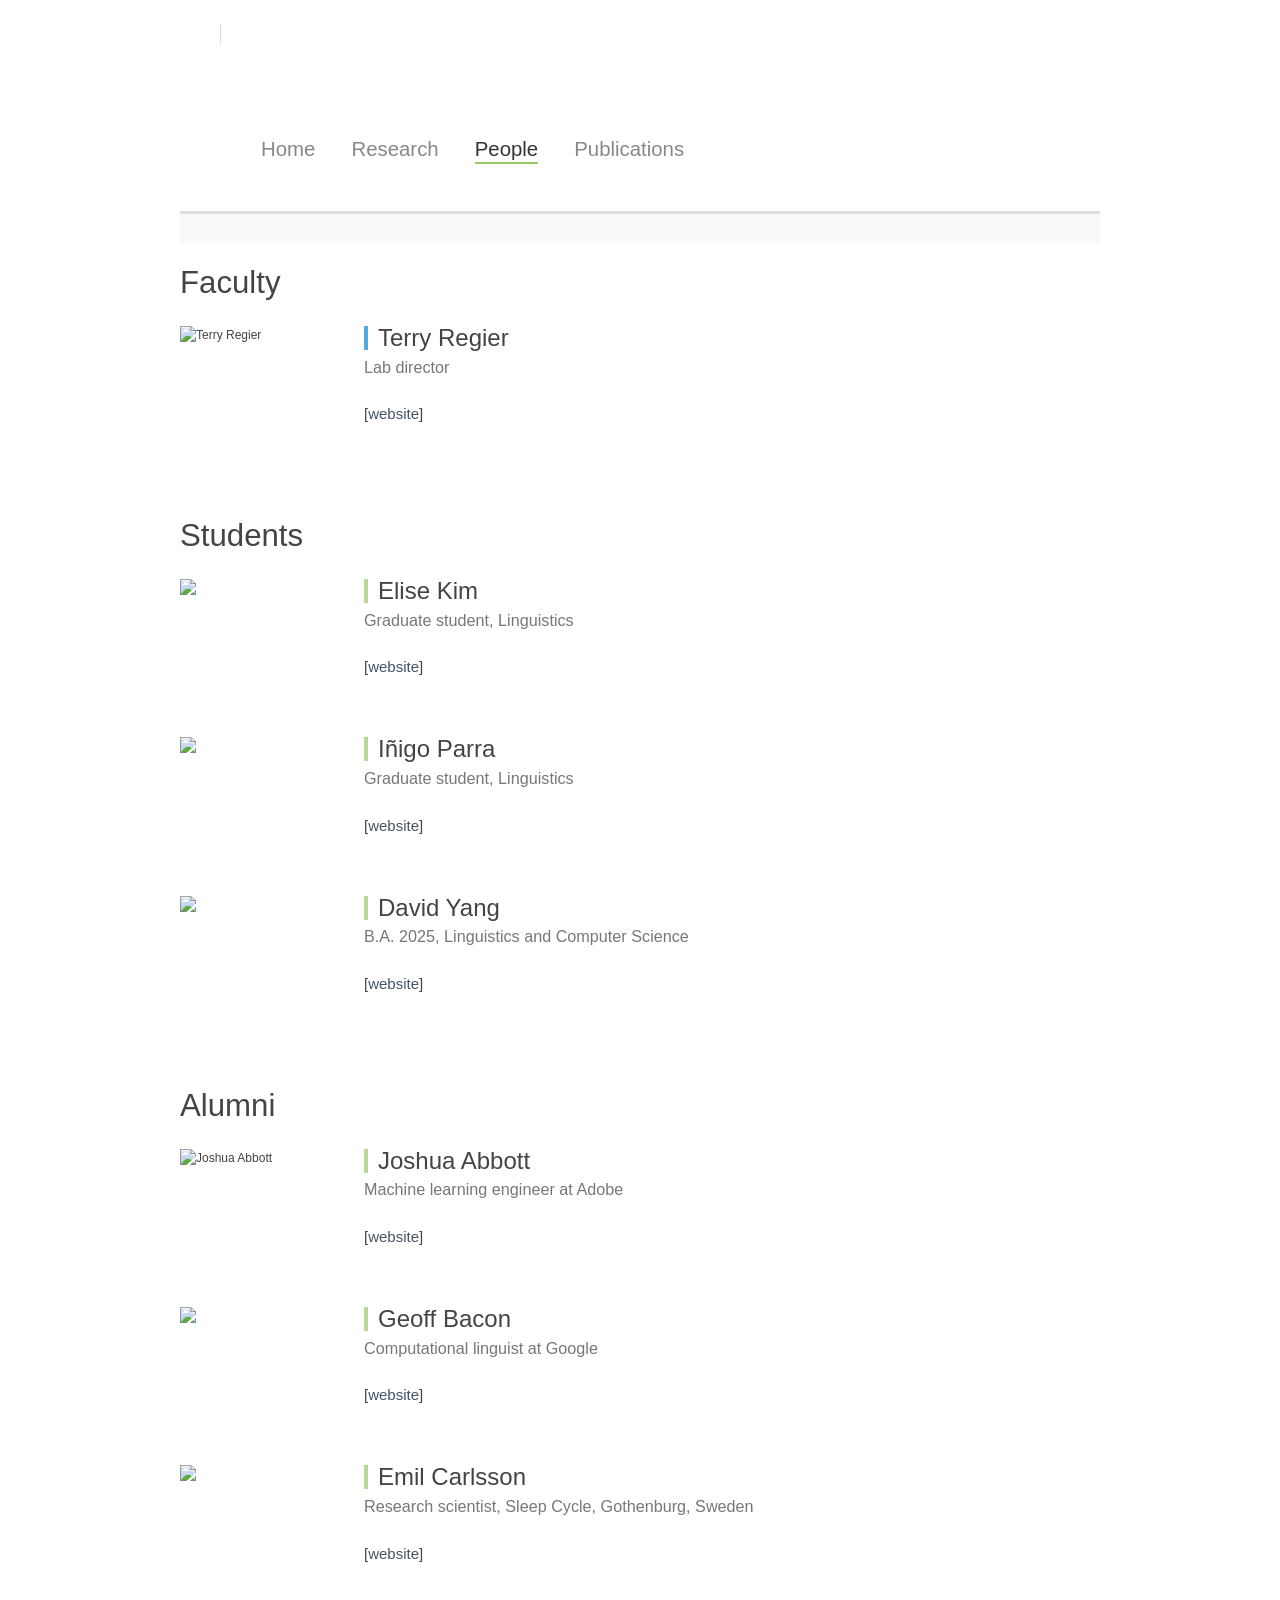
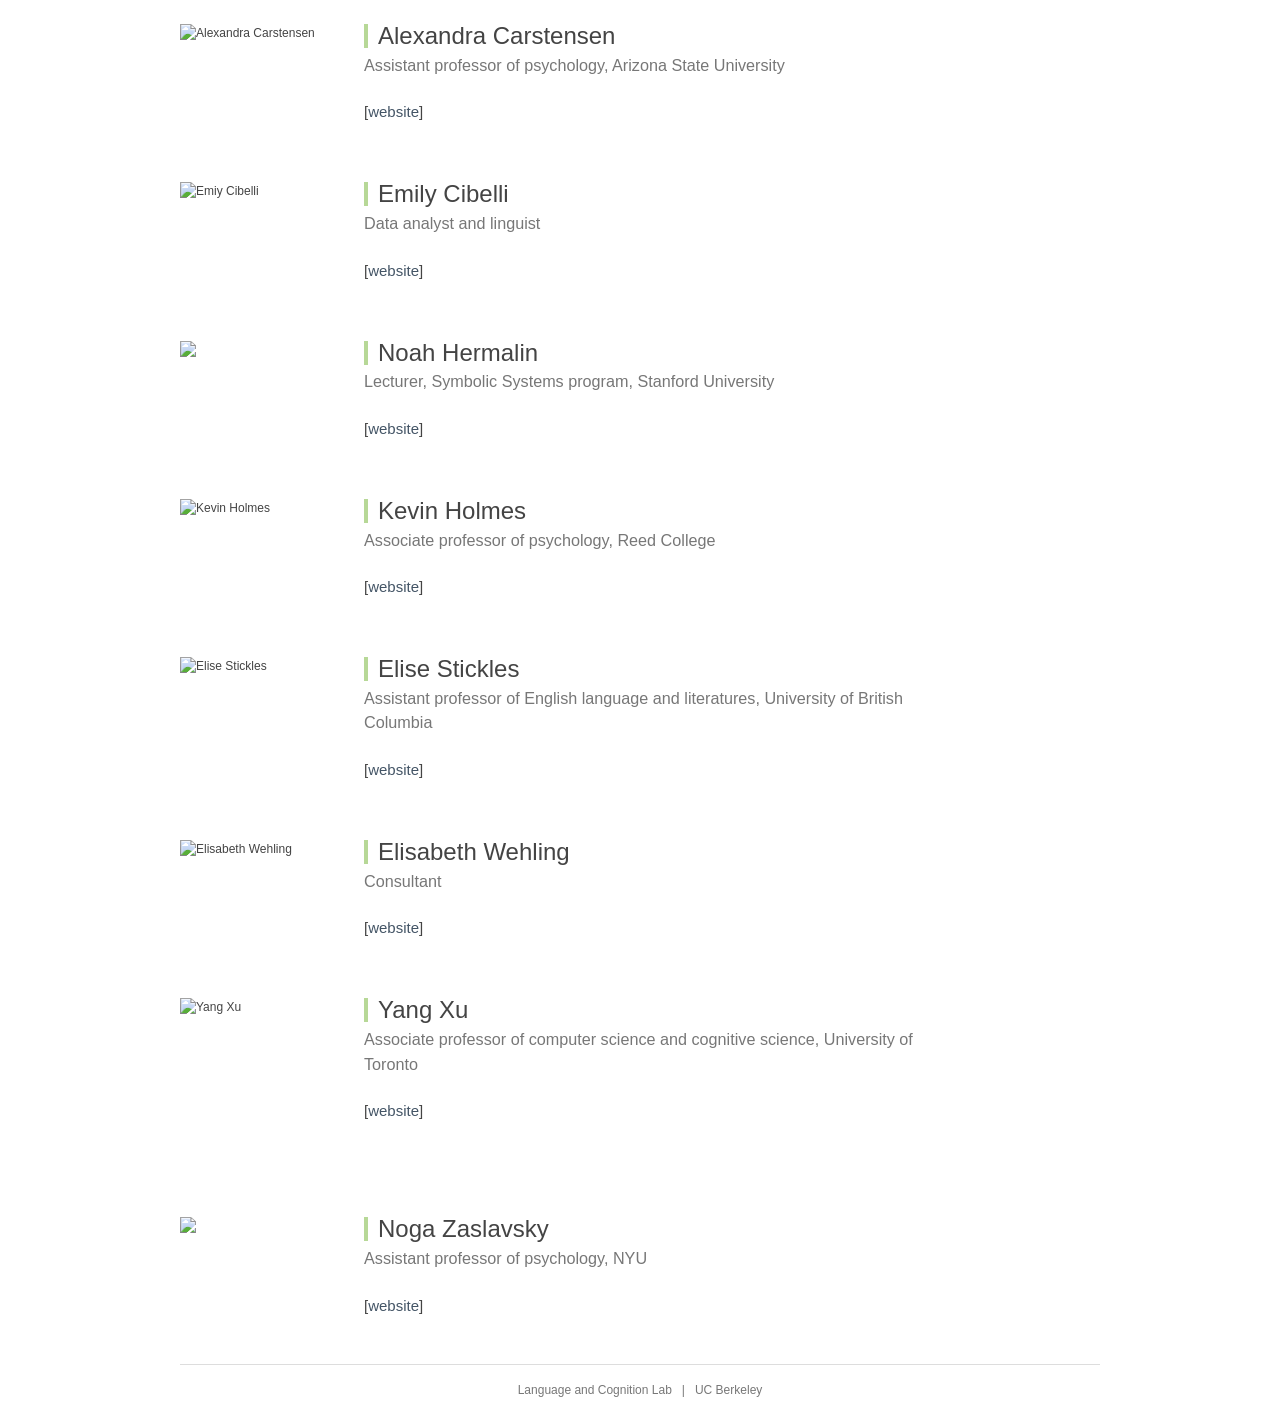
==== people.html @ 7de711f3 "Add files via upload" ====
<!DOCTYPE html PUBLIC "-//W3C//DTD XHTML 1.0 Transitional//EN" "http://www.w3.org/TR/xhtml1/DTD/xhtml1-transitional.dtd">
<html xmlns="http://www.w3.org/1999/xhtml" dir="ltr">

<head>
	<meta http-equiv="content-type" content="text/html; charset=UTF-8"/>
	<meta name="description" content=""/>
	<meta name="keywords" content="language and cognition lab, language and cognition, 
	language and thought, berkeley, language, cognition, cognitive science, linguistics, 
	thought, learning, color naming, color categories, spatial categories, kinship categories" />
	<meta name="author" content="" />
	<link rel="stylesheet" type="text/css" href="style.css" media="screen" />
	<title>Language and Cognition Lab</title>
</head>

<body>

<div id="site-wrapper">


	<!-- Page Header -->
	<div id="header">
	<div id="top">

		<div class="left" id="logo">
			<a href="index.html"><img src="images/title.png" alt="" /></a>
		</div>

		<div class="left navigation" id="main-nav">
			<ul class="tabbed">
				<li><a href="index.html">Home</a></li>
				<li><a href="research.html">Research</a></li>
				<li class="current-tab"><a href="people.html">People</a></li>
				<li><a href="publications.html">Publications</a></li>
			</ul>
			<div class="clearer">&nbsp;</div>
		</div>
		
		<div class="clearer">&nbsp;</div>  
	</div>
</div>


	<!-- Page Main -->
	<div class="main">

		<div class="section">

			<div class="section-title">&nbsp;</div>

			<div class="section-content">

				<!-- Page Content -->

				<h1>Faculty</h1><br>
				<div class="col3 left">
					<img src="images/terry.jpeg" height="150px" width="150px" alt="Terry Regier" />
				</div>
				<div class="col3-mid left">
					<h2 class="label label-blue">Terry Regier</h2>
					<p class="quiet largest">Lab director</p>
					<div class="larger">
						<p> 
							[<a href="regier/index.html">website</a>]
						<p>
					</div>                      
				</div>

				<div class="clearer">&nbsp;</div>
				<p>&nbsp;</p>

				<!-- new person -->
				<div class="clearer">&nbsp;</div>
				<p>&nbsp;<p>
				<div class="clearer">&nbsp;</div>



				<h1>Students</h1><br>
				
				<div class="col3 left">
					<img src="images/elise_kim_v2.png" width="150px" />
				</div>
				<div class="col3-mid left">
					<h2 class="label label-green">Elise Kim</h2>
					<p class="quiet largest">Graduate student, Linguistics</p>
					<div class="larger">
						<p> 
							[<a href="https://lx.berkeley.edu/people/elise-kim">website</a>]
						<p>
					</div>                     
				</div>
				
				<!-- new person -->
				<div class="clearer">&nbsp;</div>
				<p>&nbsp;<p>
				<div class="clearer">&nbsp;</div>

				<div class="col3 left">
					<img src="images/inigo_parra_v3.png" width="150px" />
				</div>
				<div class="col3-mid left">
					<h2 class="label label-green">Iñigo Parra</h2>
					<p class="quiet largest">Graduate student, Linguistics</p>
					<p class="quiet largest"></p>
					<div class="larger">
						<p> 
							[<a href="https://iparramartin.github.io/">website</a>]
						<p>
					</div>                     
				</div>

				<!-- new person -->
				<div class="clearer">&nbsp;</div>
				<p>&nbsp;<p>
				<div class="clearer">&nbsp;</div>

				<div class="col3 left">
					<img src="images/david-yang-headshot.JPG" width="150px" />
				</div>
				<div class="col3-mid left">
					<h2 class="label label-green">David Yang</h2>
					<p class="quiet largest">B.A. 2025, Linguistics and Computer Science</p>
					<p class="quiet largest"></p>
					<div class="larger">
						<p> 
							[<a href="https://davidmyang.github.io/">website</a>]
						<p>
					</div>                     
				</div>

				<div class="clearer">&nbsp;</div>
				<p>&nbsp;</p>

				<!-- new person -->
				<div class="clearer">&nbsp;</div>
				<p>&nbsp;<p>
				<div class="clearer">&nbsp;</div>


				<h1>Alumni</h1><br>
				<div class="col3 left">
					<img src="images/joshabbott.jpg" height="150px" width="150px" alt="Joshua Abbott" />
				</div>
				<div class="col3-mid left">
					<h2 class="label label-green">Joshua Abbott</h2>
					<p class="quiet largest">Machine learning engineer at Adobe</p>
					<div class="larger">
						<p> 
							[<a href="https://www.linkedin.com/in/joshua-t-abbott">website</a>]
						<p>
					</div>                     
				</div>
				
				<!-- new person -->
				<div class="clearer">&nbsp;</div>
				<p>&nbsp;<p>
				<div class="clearer">&nbsp;</div>

				<div class="col3 left">
					<img src="images/geoff-bacon.jpeg" width="150px" />
				</div>
				<div class="col3-mid left">
					<h2 class="label label-green">Geoff Bacon</h2>
					<p class="quiet largest">Computational linguist at Google</p>
					<p class="quiet largest"></p>
					<div class="larger">
						<p> 
							[<a href="https://geoffbacon.github.io/">website</a>]
						<p>
					</div>                     
				</div>
				
				<!-- new person -->
				<div class="clearer">&nbsp;</div>
				<p>&nbsp;<p>
				<div class="clearer">&nbsp;</div>

				<div class="col3 left">
					<img src="images/emil-carlsson-github.jpeg" width="150px" />
				</div>
				<div class="col3-mid left">
					<h2 class="label label-green">Emil Carlsson</h2>
					<p class="quiet largest">Research scientist, Sleep Cycle, Gothenburg, Sweden</p>
					<p class="quiet largest"></p>
					<div class="larger">
						<p> 
							[<a href="https://se.linkedin.com/in/e-carlsson">website</a>]
						<p>
					</div>                     

				</div>

				<!-- new person -->
				<div class="clearer">&nbsp;</div>
				<p>&nbsp;<p>
				<div class="clearer">&nbsp;</div>

				<div class="col3 left">
					<img src="images/alexc.jpeg" height="150px" width="150px" alt="Alexandra Carstensen" />
				</div>
				<div class="col3-mid left">
					<h2 class="label label-green">Alexandra Carstensen</h2>
					<p class="quiet largest">Assistant professor of psychology, Arizona State University</p>
					<div class="larger">
						<p> 
							[<a href="http://abcarstensen.com/">website</a>]
						<p>
					</div>                     
				</div>

				<!-- new person -->
				<div class="clearer">&nbsp;</div>
				<p>&nbsp;<p>
				<div class="clearer">&nbsp;</div>
				
				<div class="col3 left">
					<img src="images/emily-cibelli.png" height="150px" width="150px" alt="Emiy Cibelli" />
				</div>
				<div class="col3-mid left">
					<h2 class="label label-green">Emily Cibelli</h2>
					<p class="quiet largest">Data analyst and linguist</p>
					<div class="larger">
						<p> 
							[<a href="https://www.emilycibelli.com/">website</a>]
						<p>
					</div>                     
				</div>
				
				
				<!-- new person -->
				<div class="clearer">&nbsp;</div>
				<p>&nbsp;<p>
				<div class="clearer">&nbsp;</div>
				
				<div class="col3 left">
					<img src="images/hermalin_noah.jpg" width="150px" />
				</div>
				<div class="col3-mid left">
				  <h2 class="label label-green">Noah Hermalin</h2>
				  <p class="quiet largest">Lecturer, Symbolic Systems program, Stanford University</p>

					<p class="quiet largest"></p>
					<div class="larger">
						<p> 
							[<a href="https://sites.google.com/berkeley.edu/nmhermalin/">website</a>]
						<p>
					</div>                     


				</div>

				<!-- new person -->
				<div class="clearer">&nbsp;</div>
				<p>&nbsp;<p>
				<div class="clearer">&nbsp;</div>
				
				<div class="col3 left">
					<img src="images/kevin-holmes-crop.jpg" height="150px" width="150px" alt="Kevin Holmes" />
				</div>
				<div class="col3-mid left">
					<h2 class="label label-green">Kevin Holmes</h2>
					<p class="quiet largest">Associate professor of psychology, Reed College</p>
					<div class="larger">
						<p> 
							[<a href="https://www.reed.edu/psychology/faculty/holmes.html">website</a>]
						<p>
					</div>                     
				</div>

				<!-- new person -->
				<div class="clearer">&nbsp;</div>
				<p>&nbsp;<p>
				<div class="clearer">&nbsp;</div>
				
				<div class="col3 left">
					<img src="images/elise-stickles-crop-small.jpg" width="150px" alt="Elise Stickles" />
				</div>
				<div class="col3-mid left">
					<h2 class="label label-green">Elise Stickles</h2>
					<p class="quiet largest">Assistant professor of English language and literatures, University of British Columbia</p>
					<div class="larger">
						<p> 
							[<a href="https://elisestickles.com/">website</a>]
						<p>
					</div>                     
				</div>


				<!-- new person -->
				<div class="clearer">&nbsp;</div>
				<p>&nbsp;<p>
				<div class="clearer">&nbsp;</div>
				
				<div class="col3 left">
					<img src="images/elisabeth-wehling.jpg" height="150px" width="150px" alt="Elisabeth Wehling" />
				</div>
				<div class="col3-mid left">
					<h2 class="label label-green">Elisabeth Wehling</h2>
					<p class="quiet largest">Consultant</p>
					<p class="quiet largest"></p>
					<div class="larger">
						<p> 
							[<a href="http://www.elisabethwehling.com/">website</a>]
						<p>
					</div>                     
				</div>

				<!-- new person -->
				<div class="clearer">&nbsp;</div>
				<p>&nbsp;<p>
				<div class="clearer">&nbsp;</div>

				<div class="col3 left">
					<img src="images/yx-nov-2014.JPG" width="150px" alt="Yang Xu" />
				</div>
				<div class="col3-mid left">
					<h2 class="label label-green">Yang Xu</h2>
					<p class="quiet largest">Associate professor of computer science and cognitive science, University of Toronto</p>
					<div class="larger">
						<p> 
							[<a href="http://www.cs.toronto.edu/~yangxu/">website</a>]
						<p>
					</div>                     
				</div>

				<div class="clearer">&nbsp;</div>
				<p>&nbsp;</p>

				<!-- new person -->
				<div class="clearer">&nbsp;</div>
				<p>&nbsp;<p>
				<div class="clearer">&nbsp;</div>
				
				<div class="col3 left">
					<img src="images/noga-zaslavsky.jpg" width="150px" />
				</div>
				<div class="col3-mid left">
					<h2 class="label label-green">Noga Zaslavsky</h2>
					<p class="quiet largest">Assistant professor of psychology, NYU</p>
					<p class="quiet largest"></p>
					<div class="larger">
						<p> 
							[<a href="https://www.nogsky.com/">website</a>]
						<p>
					</div>                     

				</div>


				<!-- End of people -->
				<div class="clearer">&nbsp;</div>

			</div>

		</div>

	</div>


	<!-- Page Footer -->
	<div id="footer">
	<div class="center" id="footer-center">
		<p>Language and Cognition Lab &nbsp; | &nbsp; UC Berkeley</p>
	</div>
</div>



</div>

</body>
</html>
---- style.css ----
/*  
Template name: Simple Organization
Template URI: http://templates.arcsin.se/simple-organization-website-template/
Release date: 2009-09-20
Last updated: 2009-09-24
Description: A simple and elegant template suitable for organizations.
Author: Viktor Persson
Author URI: http://arcsin.se/

This template is licensed under a Creative Commons Attribution 2.5 License:
http://templates.arcsin.se/license/
*/


/* 
   Reset
------------------------------------------------------------------- */

html, body, div, span, object, iframe, h1, h2, h3, h4, h5, h6, p, blockquote, pre, a, abbr, acronym, address, code, del, dfn, em, img, q, dl, dt, dd, ol, ul, li, fieldset, form, label, legend, table, caption, tbody, tfoot, thead, tr, th, td, textarea, input, select {margin: 0; padding: 0; border: 0; font-weight: inherit; font-style: inherit; font-size: 100%; font-family: inherit; vertical-align: baseline;}
table {border-collapse: collapse; border-spacing: 0;}
caption, th, td {text-align: left; font-weight: normal;}
table, td, th {vertical-align: middle;}
blockquote:before, blockquote:after, q:before, q:after {content: "";}
blockquote, q {quotes: "" "";}
a img {border: none;}
:focus {outline: 0;}


/* 
   General 
------------------------------------------------------------------- */

html {
	height: 100%;
	padding-bottom: 1px; /* force scrollbars */
}

body {
	background: #FFF;
	color: #444;
	font: normal 75% sans-serif;
	line-height: 1.5;
}


/* 
   Typography 
------------------------------------------------------------------- */

/* Headings */

h1,h2,h3,h4,h5,h6 {
	color: #444;
	font-weight: normal;
	line-height: 1;
	margin-bottom: 0.3em;
}
h4,h5,h6 {font-weight: bold;}

h1 {font-size: 2.6em;}
h2 {font-size: 2em;}
h3 {font-size: 1.5em;}
h4 {font-size: 1.25em;}
h5 {font-size: 1.1em;}
h6 {font-size: 1em;}

h1 img, h2 img, h3 img, h4 img, h5 img, h6 img {margin: 0;}


/* Links */

a:focus,a:hover {color: #039;}
a {
	color: #456;
	text-decoration: none;
}
a:hover {text-decoration: underline;}

a.feed {
	background: url('img/icon-feed.gif') no-repeat left center;
	padding-left: 18px;
}
a.more {
	color: #579;
	font-weight: bold;
}
a.more:hover {color: #234;}


/* Text elements */

p {margin-bottom: 1.5em;}

abbr, acronym {border-bottom: 1px dotted #666;}
address {margin-bottom: 1.5em;}
blockquote {margin: 1.5em;}
del, blockquote { color:#666; }
em, dfn, blockquote, address {font-style: italic;}
strong, dfn {font-weight: bold;}
sup, sub {line-height: 0;}

pre {
	margin: 1.5em 0;
	white-space: pre;
}
pre,code,tt {
	font: 1em monospace;
	line-height: 1.5;
}


/* Lists */

li ul, li ol {margin-left: 1.5em;}
ul, ol {margin: 0 0 1.5em 1.5em;}

ul {list-style-type: disc;}
ol {
	list-style-type: decimal;
	margin-left: 1.9em;
}

dl {margin: 0 0 1.5em 0;}
dl dt {font-weight: bold;}
dd {margin-left: 1.5em;}


/* Special lists */

ul.plain-list li, ul.nice-list li, ul.tabbed li {
	list-style: none;
	margin-top: 0;
}

ul.tabbed {
	display: inline;
	margin: 0;
}
ul.tabbed li {float: left;}

ul.plain-list {margin: 0;}

ul.nice-list {margin-left: 0;}
ul.nice-list li {
	border-top: 1px solid #EEE;
	list-style: none;
	padding: 4px 0;
}
ul.nice-list li:first-child {border-top: none;}
ul.nice-list li .right {color: #999;}


/* Tables */

table {margin-bottom: 1.4em; width: 100%;}
th {font-weight: bold;}
thead th {background: #C3D9FF;}
th,td,caption {padding: 4px 10px 4px 5px;}
tr.even td {background: #F2F6FA;}
tfoot {font-style: italic;}
caption {background: #EEE;}

table.data-table {
	border: 1px solid #CCB;
	margin-bottom: 2em;
	width: 100%;
}
table.data-table th {
	background: #F0F0F0;
	border: 1px solid #DDD;
	color: #555;
	text-align: left;
}
table.data-table tr {border-bottom: 1px solid #DDD;}
table.data-table td, table th {padding: 10px;}
table.data-table td {
	background: #F6F6F6;
	border: 1px solid #DDD;
}
table.data-table tr.even td {background: #FCFCFC;}


/* Misc classes */

.small {font-size: 0.9em;}
.smaller {font-size: 0.8em;}
.smallest {font-size: 0.7em;}

.large {font-size: 1.15em;}
.larger {font-size: 1.25em;}
.largest {font-size: 1.35em;}

.hidden {display: none;}

.quiet, .quiet a {color: #777;}
.loud, .loud a {color: #000;}
.highlight, .highlight a {background:#ff0;}

.text-left {text-align: left;}
.text-right {text-align: right;}
.text-center {text-align: center;}
.text-separator {padding: 0 5px;}

.error, .notice, .success {
	border: 1px solid #DDD;
	margin-bottom: 1em;
	padding: 0.6em 0.8em;
}

.error {background: #FBE3E4; color: #8A1F11; border-color: #FBC2C4;}
.error a {color: #8A1F11;}

.notice {background: #FFF6BF; color: #514721; border-color: #FFD324;}
.notice a {color: #514721;}

.success {background: #E6EFC2; color: #264409; border-color: #C6D880;}
.success a {color: #264409;}


/* Labels */
.label {
	border-left-style: solid;
	border-left-width: 4px;
	margin-bottom: 0.2em;
	padding-left: 10px;
}

.label-blue {border-left-color: #55AADA;}
.label-green {border-left-color: #B7D897;}
.label-orange {border-left-color: #FA8F6F;}


/* 
   Forms 
------------------------------------------------------------------- */

label {
	cursor: pointer;
	font-weight: bold;
}
label.checkbox, label.radio {font-weight: normal;}
legend {
	font-weight: bold;
	font-size: 1.2em;
}
textarea {overflow: auto;}
input.text, textarea, select {
	background: #FCFCFC;
	border: 1px inset #AAA;
	margin: 0.5em 0;
	padding: 4px 5px;
}
input.text:focus, textarea:focus, select:focus {background: #FFFFF5;}

input.button {
	background: #DDD;
	border: 1px outset #AAA;
	padding: 4px 5px;
}
input.button:active {border-style: inset;}


/* Specific */

form .required {font-weight: bold;}

.form-error {border-color: #F00;}
.form-row {padding: 5px 0;}
.form-row-submit {
	border-top: 1px solid #DDD;
	padding: 8px 0 10px 76px;
	margin-top: 10px;
}
.legend {
	background: #F0FAF0;
	border: 1px solid #D6DFD6;
	font-size: 1.5em;
	margin: 0;
	padding: 8px 14px;
}
.form-property, .form-value {float: left;}
.form-property {
	padding-top: 8px;
	text-align: right;
	width: 60px;
}
.form-value {padding-left: 16px;}
.form-error {border-color: #F00;}



/* 
   Alignment 
------------------------------------------------------------------- */

/* General */

.center,.aligncenter {
	display: block;
	margin-left: auto;
	margin-right: auto;
}


/* Images */

img.bordered,img.alignleft,img.alignright,img.aligncenter {
	background-color: #FFF;
	border: 1px solid #DDD;
	padding: 3px;
}
img.alignleft, img.left {margin: 0 1.5em 1em 0;}
img.alignright, img.right {margin: 0 0 1em 1.5em;}


/* Floats */   

.left,.alignleft {float: left;}
.right,.alignright {float: right;}

.clear,.clearer {clear: both;}
.clearer {
	display: block;
	font-size: 0;
	line-height: 0;
	height: 0;
}


/* 
   Separators 
------------------------------------------------------------------- */

.content-separator, .archive-separator {
	background: #E5E5E5;
	clear: both;
	color: #FFE;
	display: block;
	font-size: 0;
	line-height: 0;
	height: 1px;	
}
.content-separator {margin: 32px 0;}
.archive-separator {margin-bottom: 20px;}


/* 
   Posts 
------------------------------------------------------------------- */

.post {margin-bottom: 20px;}

.post img.left, .post img.right {margin-bottom: 0;}

.post-date {
	color: #777;
	margin: 2px 0 10px;
}
.post-date a {color: #444;}

.post-meta a {color: #345; }
.post-meta a:hover {color: #001;}

.post-body {font-size: 1.1em;}
.post-body a {color: #039;}
.post-body a:hover {color: #039;}

.post-body img.left, .post-body img.right {margin-bottom: 1em;}


/* Archives */
.archive-pagination {
	color: #777;
	padding: 10px 0;
}
.archive-pagination-top {
	border-bottom: 2px solid #DDD;
	margin-bottom: 24px;
}
.archive-pagination-bottom {
	border-top: 2px solid #DDD;
	margin-top: 24px;
}

.archive-post-date {
	background: #F5F5F5;
	border-bottom: 1px solid #C5C5C5;
	border-right: 1px solid #CFCFCF;
	float: left;
	margin-right: 12px;
	padding: 2px 0 5px;
	text-align: center;
	width: 46px;
}
.archive-post-title .post-date {margin: 0;}
.archive-post-title {padding-top: 4px;}
.archive-post-day {font: normal 1.6em Georgia,serif;}


/* 
   Comments 
------------------------------------------------------------------- */

.comment-input-text textarea {width: 80%;}

/* Comment list */

.comment-list-wrapper {
	background: #F6F6F6;
	margin: 10px 0 0;
	padding: 5px 12px 10px 7px;
}
.comment-list {
	margin: 0;
	padding: 0;
}
.comment-list li {list-style: none;}
.comment-list ul {margin-bottom: 0;}

.comment-profile-wrapper {
	text-align: center;
	width: 105px;
}

.comment-gravatar {margin-bottom: 3px;}

.comment-content-wrapper {
	float: right;
	width: 481px;
}

.comment-parent, .comment-single {margin-top: 15px;}

.comment-list ul.children, #comments #respond ul {
	border-left: 1px solid #CCC;
	margin: 0 0 0 130px;
}
.comment-list ul.children ul.children {margin-left: 15px;}

.comment-list ul.children li {
	background: url('img/comment-reply.gif') no-repeat left top;
	margin: 0;
	padding: 10px 0 0 15px;
}

.comment-body {
	background: #FFF;
	border: 1px solid #DDD;
	padding: 10px 12px 0;
}
.comment-list ul.children .comment-body {background: #FCFCFC;}

.comment-author {padding-top: 2px;}

.comment-text p {margin-bottom: 0.8em;}

.comment .post-date, .comment-author {font-size: 0.9em;}
.comment .post-date .right a {color: #BBB;}
.comment .post-date .right a:hover {color: #234;}

.comment-arrow {
	background: url('img/comment-arrow.gif') no-repeat left top;
	display: block;
	float: left;
	height: 45px;
	margin: 3px 0 -45px -41px;
	position: absolute;
	width: 29px;
}

/* Respond */

#respond li {list-style: none;}
#respond {
	background: #F6F6F6;
	padding: 10px 12px;
}
#respond ul {margin: 0;}
#respond .legend {margin-bottom: 10px;}

#comments #respond {padding: 0;}
#comments #respond .legend {
	border-bottom: 0;
	margin-bottom: 0;
}
#comments #respond ul {
	background: url('img/comment-reply.gif') no-repeat left top;
	padding: 10px 0 0 15px;
}
#comments ul.children #respond ul {
	margin-left: 30px;
	padding: 0;
}

#comments #respond .comment-profile-wrapper, #comments #respond .comment-arrow {display: none;}
#comments #respond .comment-body {background: #FFF;}
#comments #respond .comment-content-wrapper {
	float: none;
	width: 100%;
}


/* 
   Layout 
------------------------------------------------------------------- */

/* Common */
#top, #sub-nav {border-bottom: 0px solid #DDD;}


/* Wrapper */
#site-wrapper {
	margin: 0 auto;
	width: 920px;
}


/* Header */
#header {padding-top: 24px;}

/* Top */
#top {padding-bottom: 0px;}


/* Logo */
#logo {	border-right: 1px solid #DDD;
	padding: 10px 40px 10px 0;
	margin-right: 40px;
}
#logo img {}

/* Splash */
#splash {padding-top: 32px;}


/* Navigation */
.navigation a {
	color: #888;
	text-decoration: none;
}
.navigation a:hover {color: #002;}
.navigation li.current-tab a {color: #222;}

#main-nav li:first-child, #sub-nav li:first-child {margin-left: 0;}

/* Main navigation */
#main-nav {padding-top: 32px;}
#main-nav li {padding-top: 32px; margin: 0 1.5em;}
#main-nav a {
	font-size: 1.7em;
	line-height: 6em;
	padding-bottom: 2px;
}
#main-nav li.current-tab a {color: #333;}
#main-nav a:hover {color: #002;}
#main-nav li.current-tab a {border-bottom: 2px solid #94CC5F;}


/* Subnav */
#sub-nav {
	border-bottom: 1px solid #DDD;
	padding: 2px 0;
}
#sub-nav a {
	font-size: 1.2em;
	text-decoration: none;
}
#sub-nav li {margin: 0 1em;}
#sub-nav li.current-tab a {font-weight: bold;}


/* Main */
.main {margin: 1px 0;}

.main#main-two-columns {background: url('img/main-two-columns.gif') repeat-y right top;}
.main#main-two-columns-left {background: url('img/main-two-columns-left.gif') repeat-y left top;}
.main#main-two-columns #main-content, .main#main-two-columns-left #main-content {width: 620px;}

/* Sidebar */
#sidebar {width: 255px;}


/* Columns */
.col3 {width: 20%;} 
.col3-mid {width: 60%;}
/* .col3-mid {margin-left: 3%;} */

/* Sections */
.section {margin-bottom: 24px;}
.section-title {
	background-color: #F9F9F9;
	border-top: 3px solid #DDD;
	color: #7A7A7A;
	font: bold 1.2em sans-serif;
	margin-bottom: 24px;
	padding: 7px 10px 6px;
}
.section-content {
	font: 4.5em;
}
#sidebar .section-title {margin-bottom: 8px;}


/* Footer */

#footer {
	border-top: 1px solid #DDD;
	color: #777;
	padding: 16px 0 4px;
}
#footer-left {width: 459px;}
#footer-right {
	width: 459px;
	text-align: right;
}
#footer-center {
	width: 459px;
	text-align: center;
}
#footer p {margin-bottom: 0.4em;}
#footer .text-separator {
	padding: 0 3px;
	color: #BBB;
}
#footer a:hover {color: #000;}



/* 
   Misc overriding classes
------------------------------------------------------------------- */

/* Border */

.noborder {border: 0;}
.notborder {border-top: 0;}
.norborder {border-right: 0;}
.nobborder {border-bottom: 0;}
.nolborder {border-left: 0;}

/* Margin */

.nomargin {margin: 0;}
.notmargin {margin-top: 0;}
.normargin {margin-right: 0;}
.nobmargin {margin-bottom: 0;}
.nolmargin {margin-left: 0;}

/* Padding */

.nopadding {padding: 0;}
.notpadding {padding-top: 0;}
.norpadding {padding-right: 0;}
.nobpadding {padding-bottom: 0;}
.nolpadding {padding-left: 0;}


/* 
   IE Fixes (zzz)
------------------------------------------------------------------- */

* html .navigation, * html #footer, * html #splash, * html .comment ul {height: 0.01%;}
* html #footer-left {width: 500px;}
.navigation, #splash, .comment ul {min-height: 0.01%;}
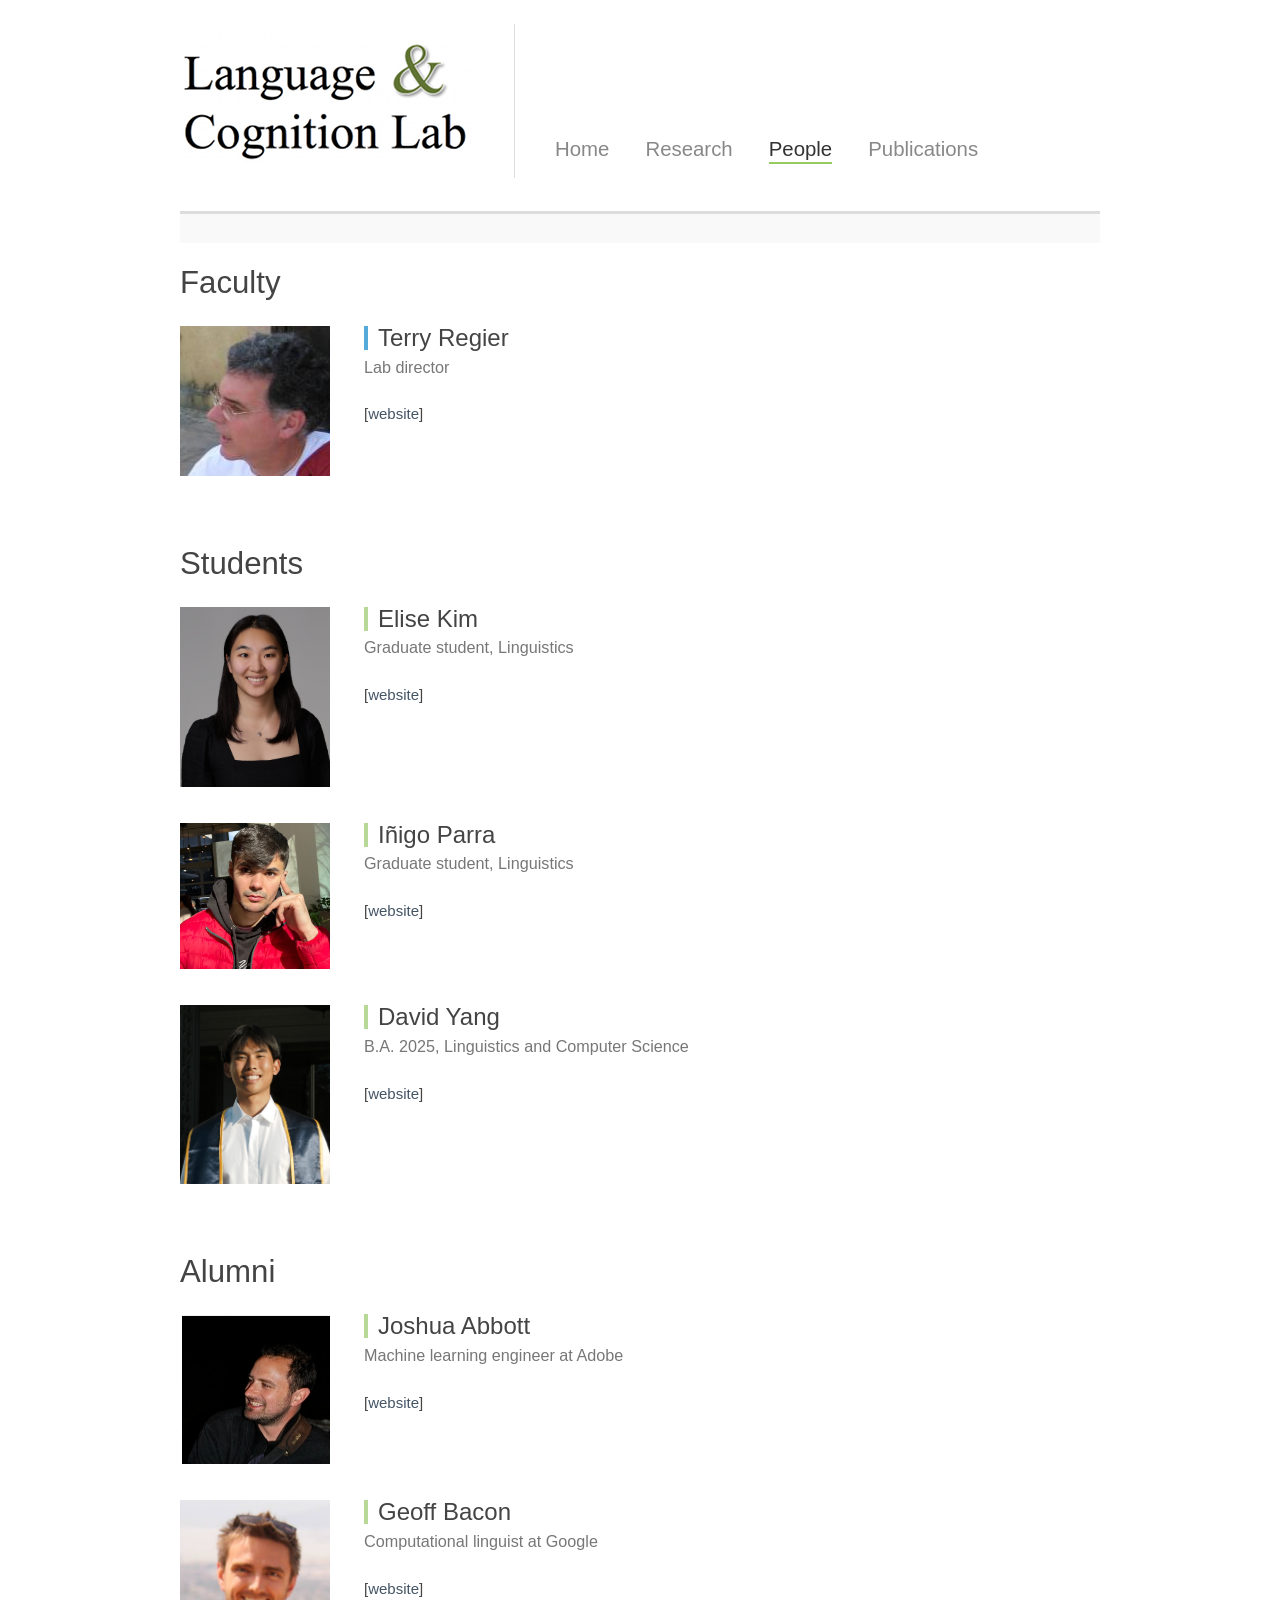
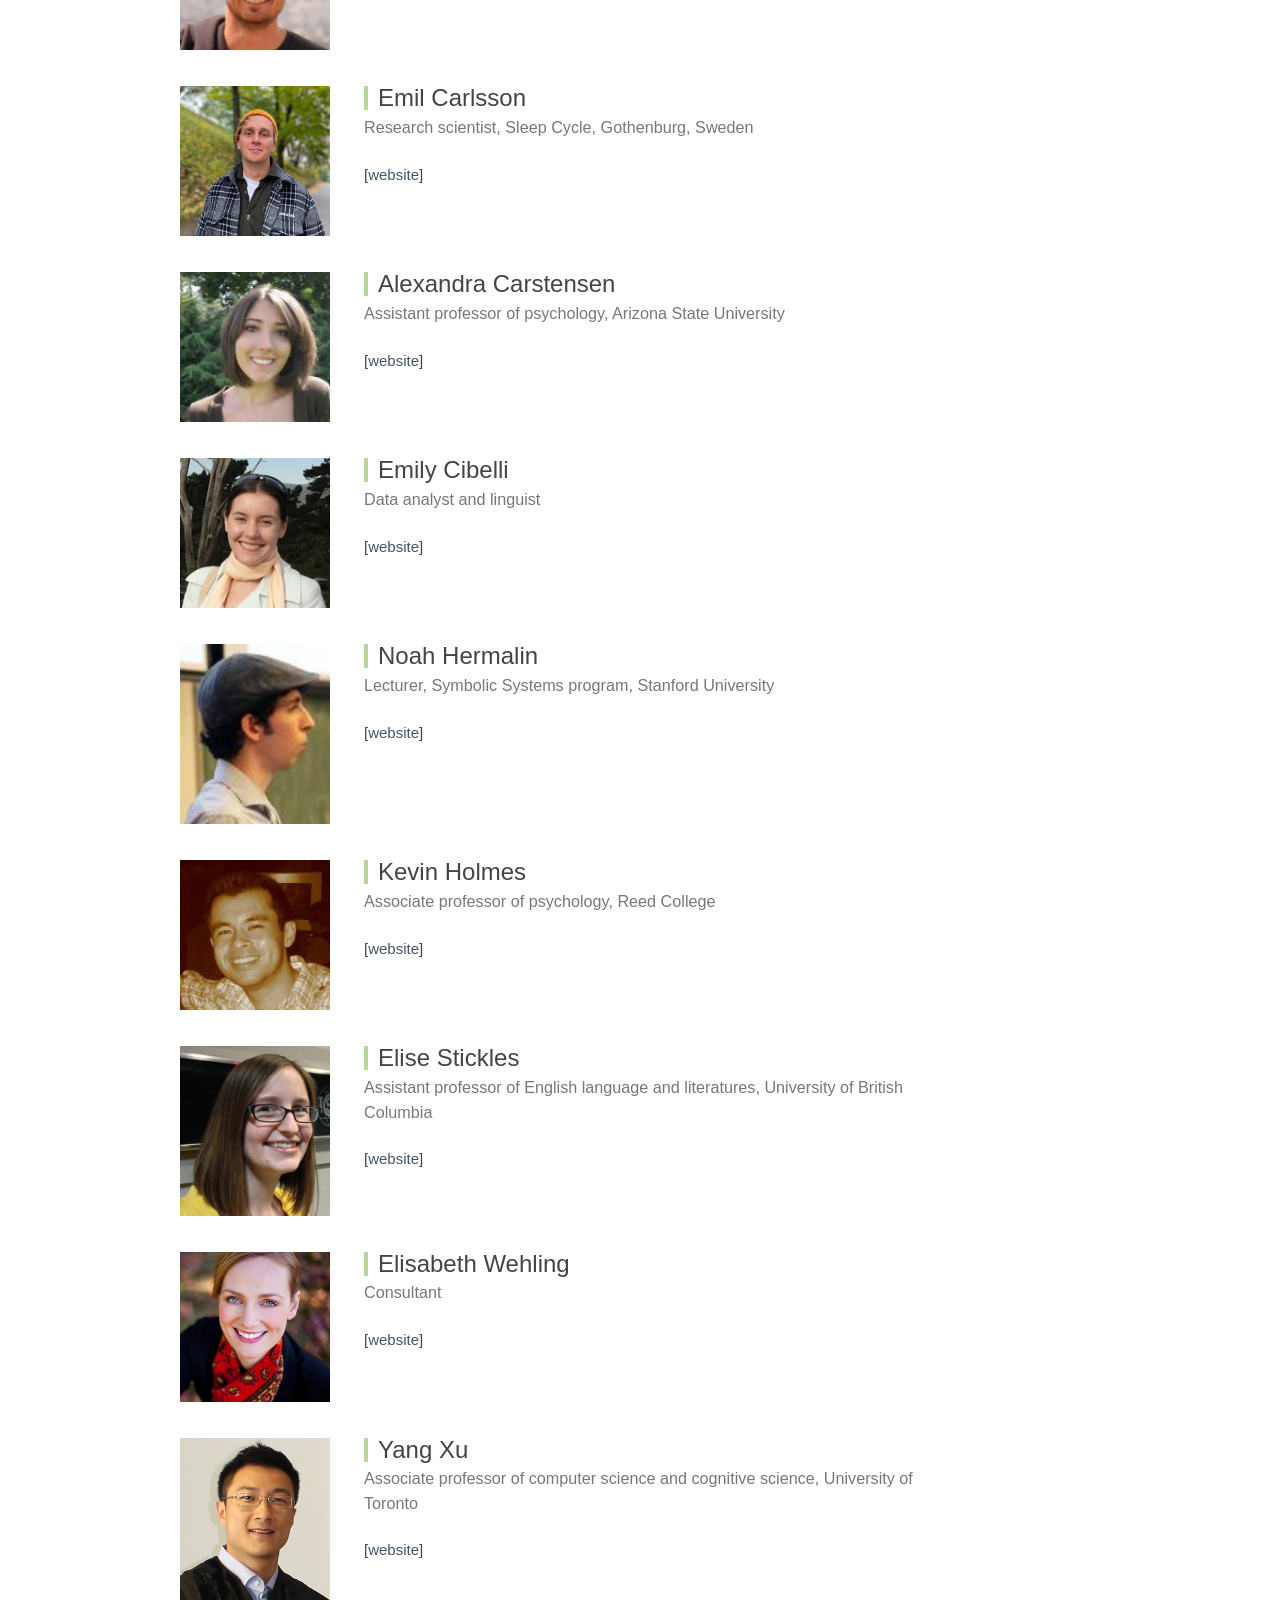
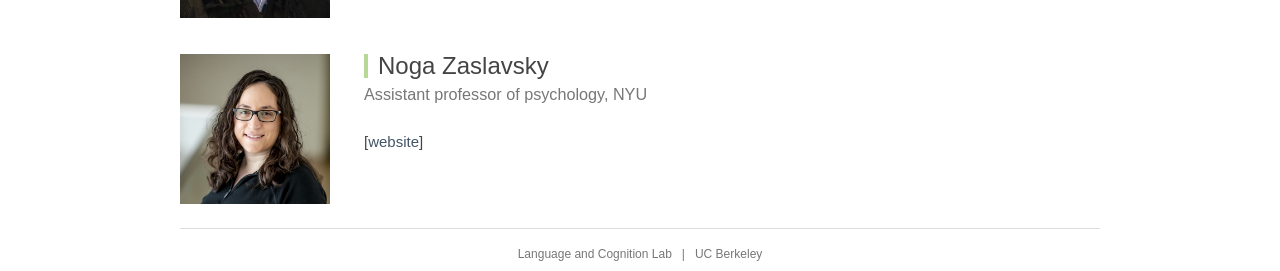
==== commit ee24698f: "Add files via upload" ====
--- a/people.html
+++ b/people.html
@@ -323,9 +323,6 @@
 					</div>                     
 				</div>
 
-				<div class="clearer">&nbsp;</div>
-				<p>&nbsp;</p>
-
 				<!-- new person -->
 				<div class="clearer">&nbsp;</div>
 				<p>&nbsp;<p>
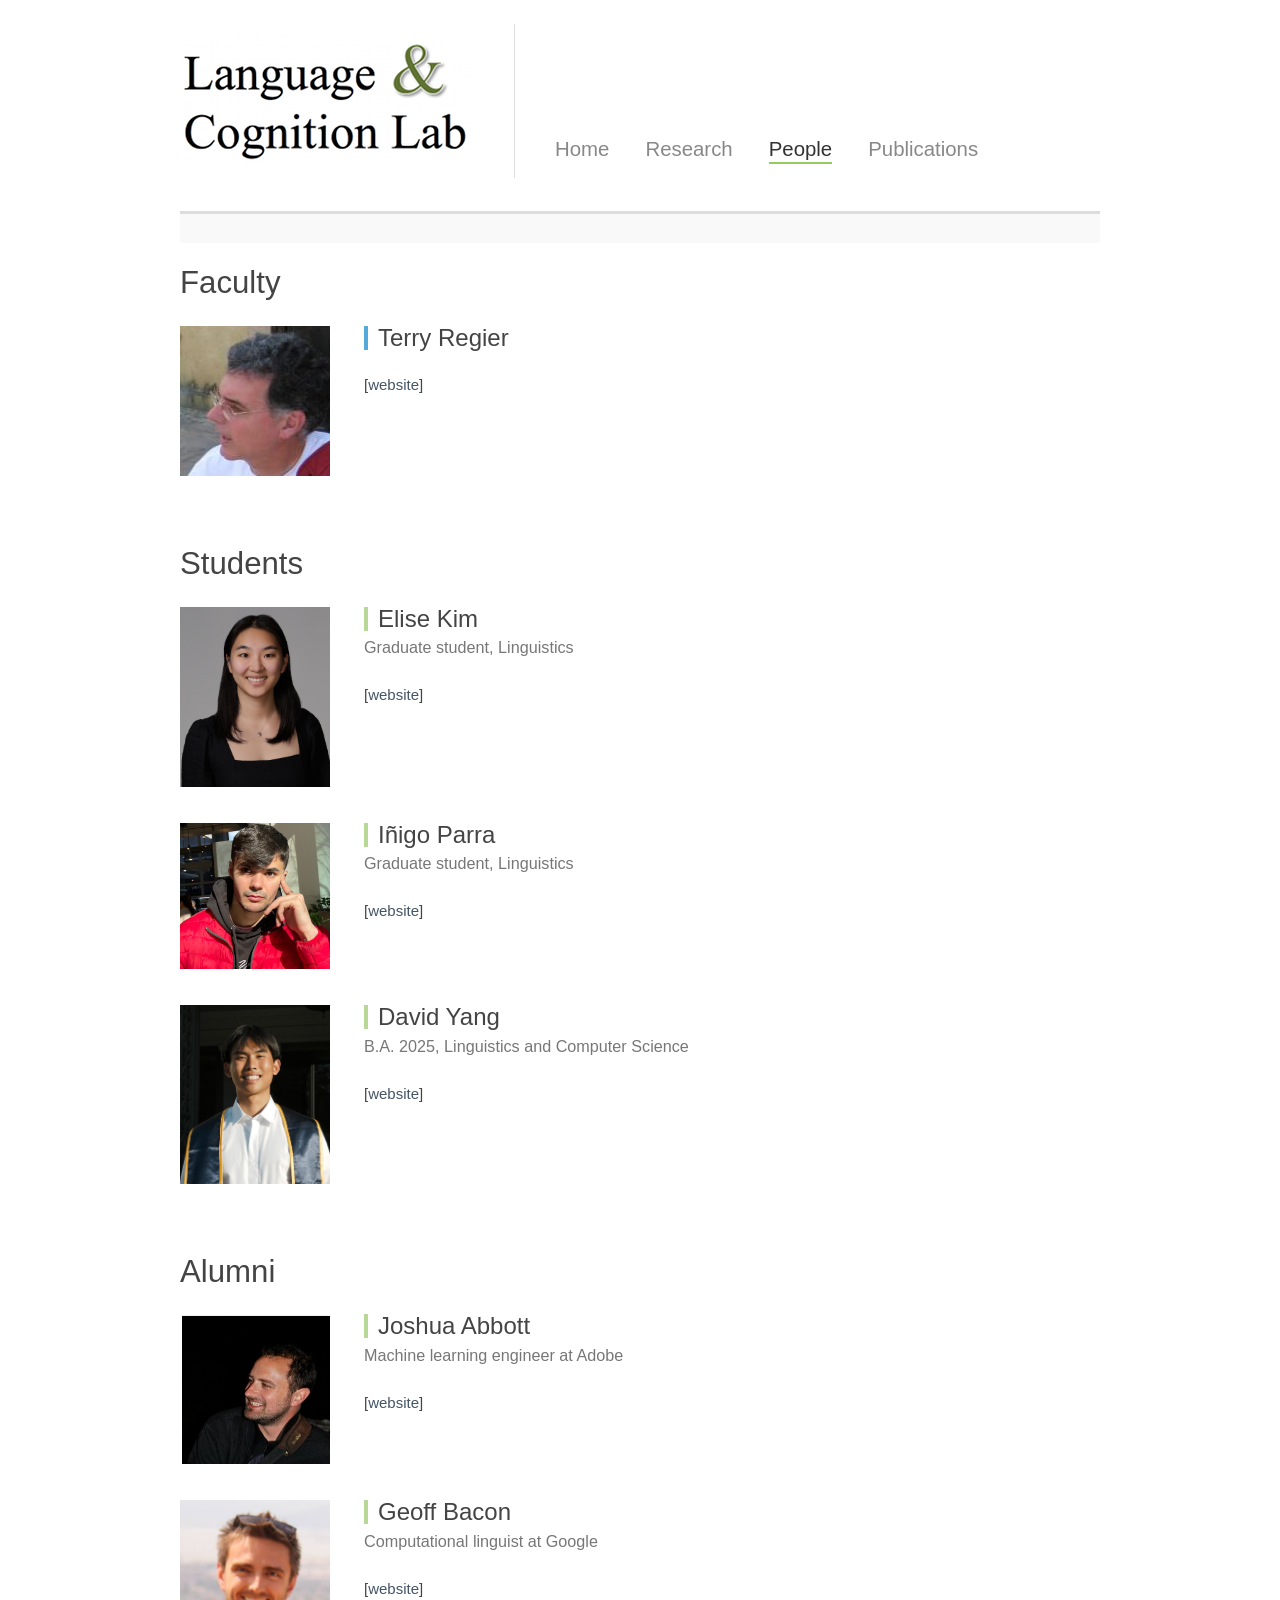
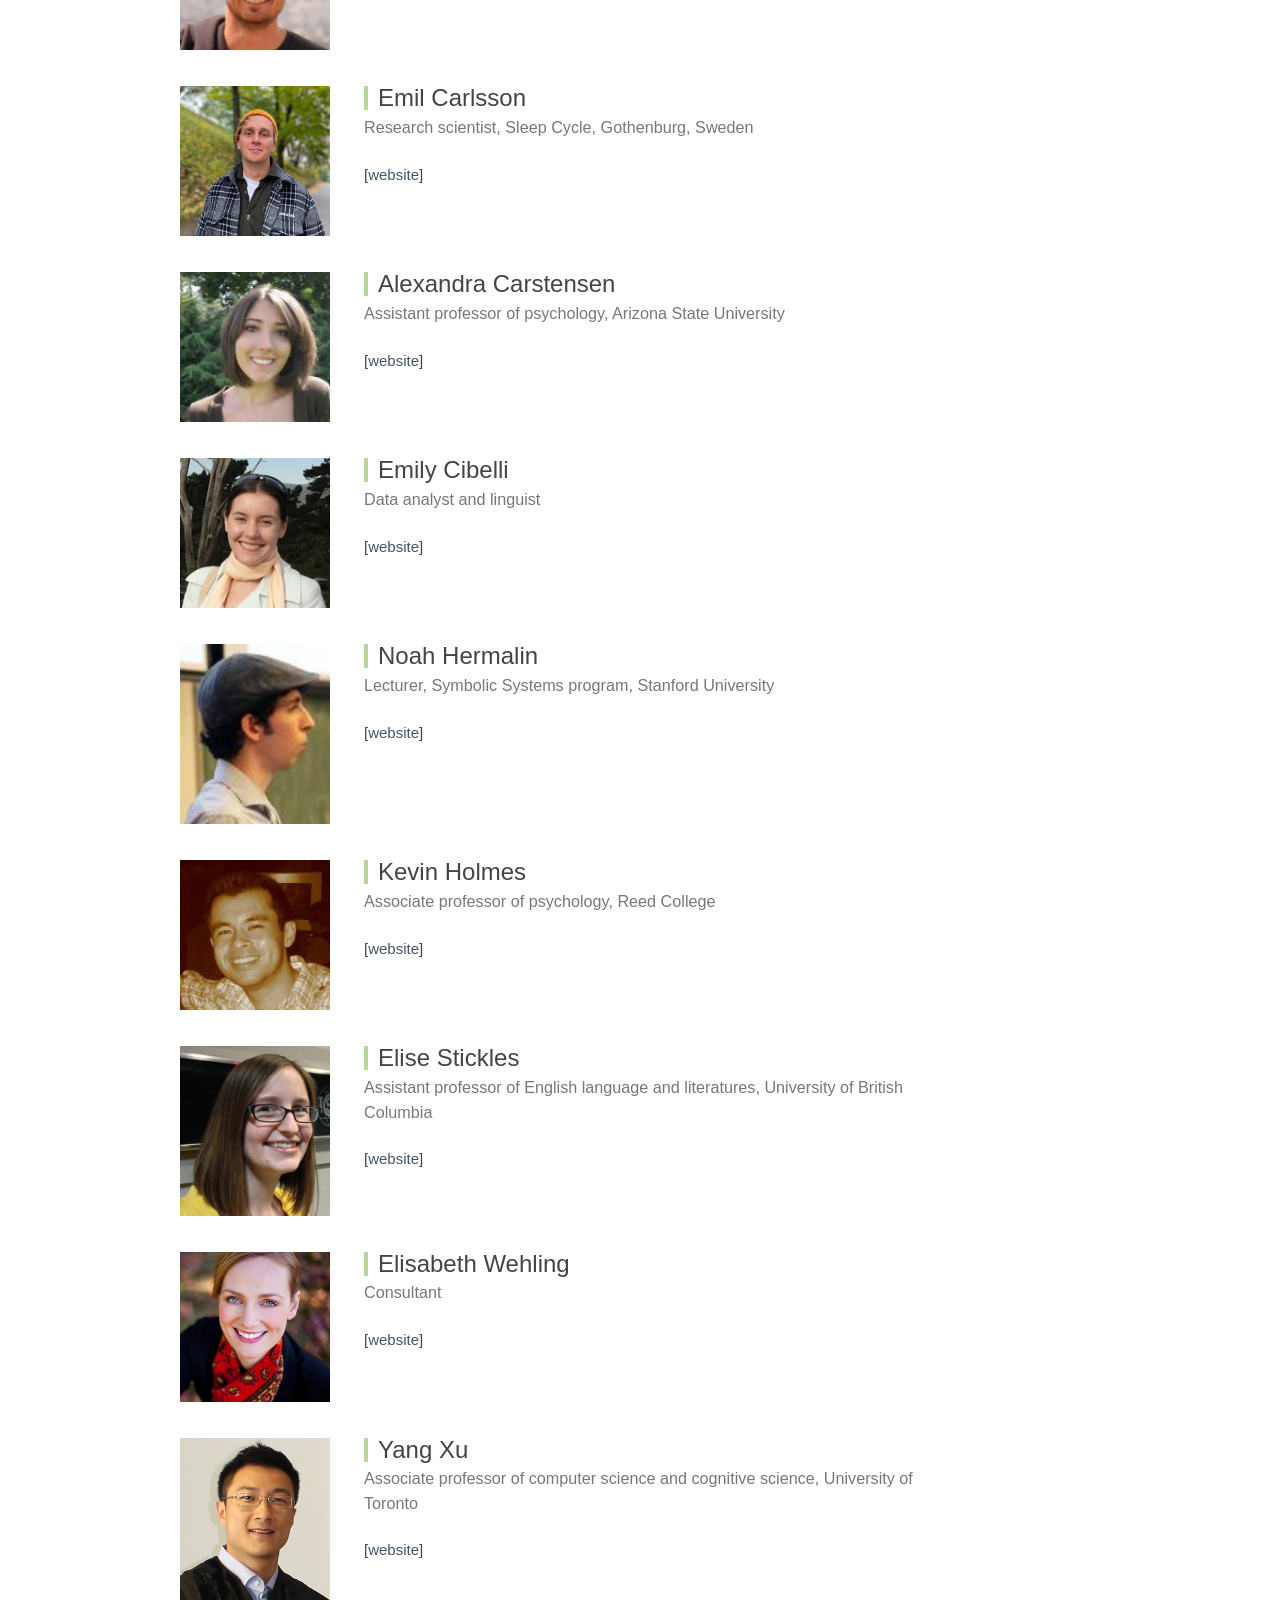
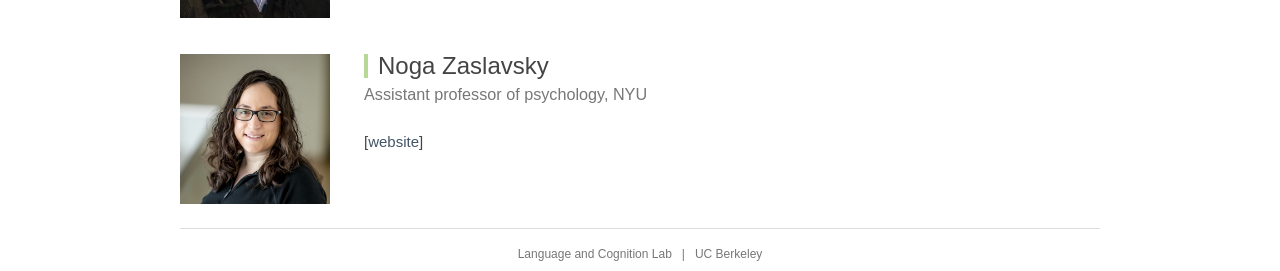
==== commit b3270372: "Add files via upload" ====
--- a/people.html
+++ b/people.html
@@ -57,7 +57,7 @@
 				</div>
 				<div class="col3-mid left">
 					<h2 class="label label-blue">Terry Regier</h2>
-					<p class="quiet largest">Lab director</p>
+					<p class="quiet largest"></p>
 					<div class="larger">
 						<p> 
 							[<a href="regier/index.html">website</a>]
